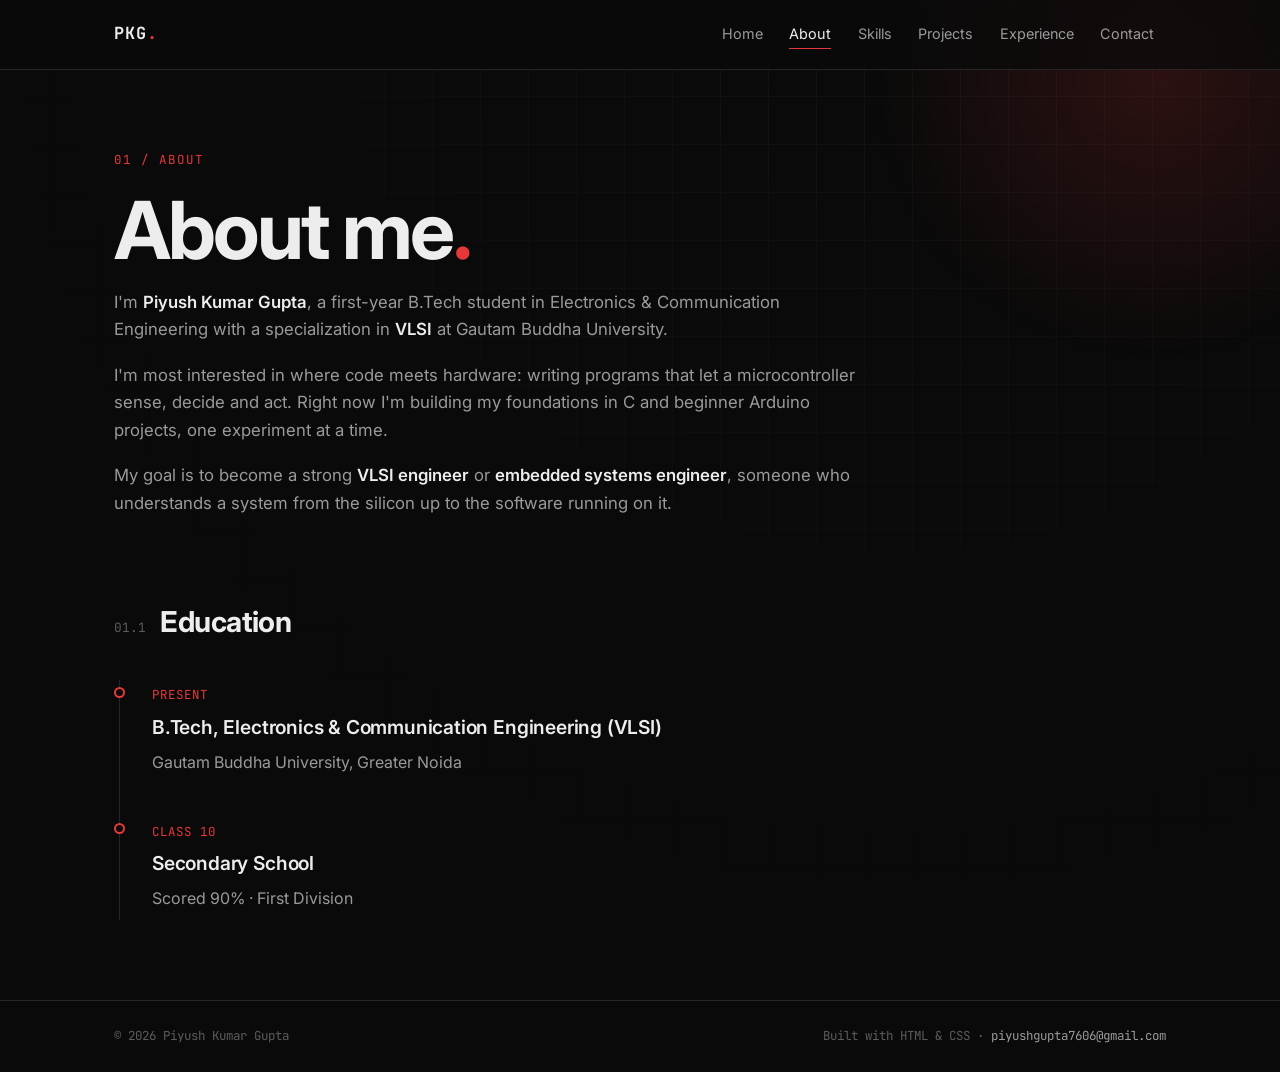
==== about.html @ 28f320a1 "Add portfolio website" ====
<!DOCTYPE html>
<html lang="en">
<head>
  <meta charset="UTF-8">
  <meta name="viewport" content="width=device-width, initial-scale=1.0">
  <title>About | Piyush Kumar Gupta</title>
  <meta name="description" content="Piyush Kumar Gupta, B.Tech ECE (VLSI) student interested in embedded systems and microcontrollers.">
  <link rel="icon" href="data:image/svg+xml,<svg xmlns='http://www.w3.org/2000/svg' viewBox='0 0 32 32'><rect width='32' height='32' rx='7' fill='%230a0a0a'/><circle cx='16' cy='16' r='6' fill='%23e5383b'/></svg>">

  <!-- Fonts (if offline, the site falls back to system fonts automatically) -->
  <link rel="preconnect" href="https://fonts.googleapis.com">
  <link rel="preconnect" href="https://fonts.gstatic.com" crossorigin>
  <link href="https://fonts.googleapis.com/css2?family=Inter:wght@400;500;600;700&family=JetBrains+Mono:wght@400;700&display=swap" rel="stylesheet">

  <link rel="stylesheet" href="css/style.css">
</head>
<body>

  <!-- ===== Header / Navigation ===== -->
  <header class="site-header">
    <div class="nav-wrap">
      <a href="index.html" class="logo">PKG<span class="accent">.</span></a>
      <nav class="nav" aria-label="Main navigation">
        <ul>
        <li><a href="index.html">Home</a></li>
        <li><a href="about.html" aria-current="page">About</a></li>
        <li><a href="skills.html">Skills</a></li>
        <li><a href="projects.html">Projects</a></li>
        <li><a href="experience.html">Experience</a></li>
        <li><a href="contact.html">Contact</a></li>
        </ul>
      </nav>
    </div>
  </header>

  <main>
    <p class="eyebrow reveal" style="--i:0">01 / About</p>
    <h1 class="reveal" style="--i:1">About me<span class="accent">.</span></h1>

    <div class="prose reveal" style="--i:2">
      <p>
        I'm <strong>Piyush Kumar Gupta</strong>, a first-year B.Tech student in
        Electronics &amp; Communication Engineering with a specialization in
        <strong>VLSI</strong> at Gautam Buddha University.
      </p>
      <p>
        I'm most interested in where code meets hardware: writing programs that let a
        microcontroller sense, decide and act. Right now I'm building my foundations in
        C and beginner Arduino projects, one experiment at a time.
      </p>
      <p>
        My goal is to become a strong <strong>VLSI engineer</strong> or
        <strong>embedded systems engineer</strong>, someone who understands a system
        from the silicon up to the software running on it.
      </p>
    </div>

    <div class="section-title reveal" style="--i:3">
      <span class="num">01.1</span><h2>Education</h2>
    </div>

    <ol class="timeline">
      <li class="scroll-reveal">
        <span class="when">PRESENT</span>
        <h3>B.Tech, Electronics &amp; Communication Engineering (VLSI)</h3>
        <p>Gautam Buddha University, Greater Noida</p>
      </li>
      <!-- Add Class 12 here if you want:
      <li class="scroll-reveal">
        <span class="when">YEAR</span>
        <h3>Class 12</h3>
        <p>School name &middot; Board &middot; Percentage</p>
      </li>
      -->
      <li class="scroll-reveal">
        <span class="when">CLASS 10</span>
        <h3>Secondary School</h3>
        <p>Scored 90% &middot; First Division</p>
      </li>
    </ol>
  </main>

  <!-- ===== Footer ===== -->
  <footer class="site-footer">
    <div class="footer-wrap">
      <span>&copy; 2026 Piyush Kumar Gupta</span>
      <span>Built with HTML &amp; CSS &middot; <a href="mailto:piyushgupta7606@gmail.com">piyushgupta7606@gmail.com</a></span>
    </div>
  </footer>

</body>
</html>
---- css/style.css ----
/* =========================================================
   Piyush Kumar Gupta — Portfolio
   Pure CSS. No JavaScript. Dark + minimal + red accent.
   ========================================================= */

/* ---------- 1. Design tokens (change colours here) ---------- */
:root {
  --bg: #0a0a0a;
  --surface: #131313;
  --line: #262626;
  --text: #ededed;
  --muted: #9a9a9a;
  --dim: #5c5c5c;
  --red: #e5383b;
  --red-deep: #b3131b;

  --sans: "Inter", system-ui, -apple-system, "Segoe UI", Roboto, sans-serif;
  --mono: "JetBrains Mono", ui-monospace, Consolas, "Courier New", monospace;

  --maxw: 1100px;
  --ease: cubic-bezier(0.2, 0.7, 0.2, 1);
}

/* ---------- 2. Reset ---------- */
*, *::before, *::after { box-sizing: border-box; margin: 0; padding: 0; }
html { color-scheme: dark; scroll-behavior: smooth; }

body {
  min-height: 100vh;
  display: flex;
  flex-direction: column;
  background: var(--bg);
  color: var(--text);
  font-family: var(--sans);
  line-height: 1.65;
  -webkit-font-smoothing: antialiased;
  overflow-x: hidden;
}

::selection { background: var(--red); color: #fff; }

/* Background: faint circuit-style grid that fades out */
body::before {
  content: "";
  position: fixed;
  inset: 0;
  z-index: -2;
  background-image:
    linear-gradient(var(--line) 1px, transparent 1px),
    linear-gradient(90deg, var(--line) 1px, transparent 1px);
  background-size: 48px 48px;
  opacity: 0.35;
  -webkit-mask-image: radial-gradient(ellipse at 70% 0%, #000 0%, transparent 70%);
          mask-image: radial-gradient(ellipse at 70% 0%, #000 0%, transparent 70%);
}

/* Background: slow-moving red glow */
body::after {
  content: "";
  position: fixed;
  top: -250px;
  right: -200px;
  width: 650px;
  height: 650px;
  z-index: -1;
  background: radial-gradient(circle, rgba(229, 56, 59, 0.16), transparent 62%);
  animation: drift 16s ease-in-out infinite alternate;
  pointer-events: none;
}

@keyframes drift {
  to { translate: -180px 160px; }
}

/* ---------- 3. Page transitions (Chrome/Edge when served over http) ---------- */
@view-transition { navigation: auto; }

/* ---------- 4. Header + navigation ---------- */
.site-header {
  position: sticky;
  top: 0;
  z-index: 10;
  background: rgba(10, 10, 10, 0.72);
  -webkit-backdrop-filter: blur(12px);
          backdrop-filter: blur(12px);
  border-bottom: 1px solid var(--line);
  view-transition-name: site-header; /* header stays still while pages swap */
}

.nav-wrap {
  max-width: var(--maxw);
  margin: 0 auto;
  padding: 1rem 1.5rem;
  display: flex;
  justify-content: space-between;
  align-items: center;
  gap: 1rem;
}

.logo {
  font-family: var(--mono);
  font-weight: 700;
  font-size: 1.05rem;
  letter-spacing: 0.06em;
  color: var(--text);
  text-decoration: none;
}

.nav ul {
  display: flex;
  gap: 0.15rem;
  list-style: none;
}

.nav a {
  position: relative;
  display: block;
  padding: 0.4rem 0.75rem;
  color: var(--muted);
  text-decoration: none;
  font-size: 0.9rem;
  transition: color 0.25s;
}

/* red underline that draws in on hover */
.nav a::after {
  content: "";
  position: absolute;
  left: 0.75rem;
  right: 0.75rem;
  bottom: 0.2rem;
  height: 1px;
  background: var(--red);
  transform: scaleX(0);
  transform-origin: right;
  transition: transform 0.35s var(--ease);
}

.nav a:hover,
.nav a[aria-current="page"] { color: var(--text); }

.nav a:hover::after,
.nav a[aria-current="page"]::after {
  transform: scaleX(1);
  transform-origin: left;
}

/* ---------- 5. Layout ---------- */
main {
  flex: 1;
  width: 100%;
  max-width: var(--maxw);
  margin: 0 auto;
  padding: 5rem 1.5rem 5rem;
}

/* ---------- 6. Typography ---------- */
h1 {
  font-size: clamp(2.6rem, 7vw, 5rem);
  line-height: 1.04;
  letter-spacing: -0.035em;
  font-weight: 700;
}

h2 {
  font-size: clamp(1.4rem, 3vw, 1.8rem);
  letter-spacing: -0.02em;
  font-weight: 700;
}

h3 {
  font-size: 1.2rem;
  letter-spacing: -0.01em;
  font-weight: 600;
}

.accent { color: var(--red); }

.eyebrow {
  font-family: var(--mono);
  font-size: 0.78rem;
  color: var(--red);
  letter-spacing: 0.16em;
  text-transform: uppercase;
  margin-bottom: 1.1rem;
}

.lead {
  color: var(--muted);
  font-size: 1.1rem;
  max-width: 62ch;
  margin-top: 1.4rem;
}

.prose p {
  color: var(--muted);
  max-width: 68ch;
  margin-top: 1.1rem;
  font-size: 1.05rem;
}
.prose strong { color: var(--text); font-weight: 600; }

.section-title {
  display: flex;
  align-items: baseline;
  gap: 0.9rem;
  margin-top: 5rem;
}
.section-title .num {
  font-family: var(--mono);
  font-size: 0.8rem;
  color: var(--dim);
}

/* ---------- 7. Load animations ---------- */
/* Add class="reveal" and style="--i:2" to stagger elements on page load */
.reveal {
  animation: rise 0.9s var(--ease) both;
  animation-delay: calc(var(--i, 0) * 110ms);
}

@keyframes rise {
  from { opacity: 0; translate: 0 26px; }
  to   { opacity: 1; translate: 0 0; }
}

/* Cards animate in as you scroll (supported browsers only — otherwise just visible) */
@supports (animation-timeline: view()) {
  .scroll-reveal {
    animation: rise linear both;
    animation-timeline: view();
    animation-range: entry 0% entry 45%;
  }
}

/* ---------- 8. Home: hero ---------- */
.hero {
  display: grid;
  grid-template-columns: 1.35fr 1fr;
  align-items: center;
  gap: 3rem;
  min-height: calc(100vh - 260px);
}

/* typewriter line — width in "ch" must equal the number of characters (35) */
.typed {
  display: inline-block;
  margin-top: 1.4rem;
  font-family: var(--mono);
  font-size: clamp(0.82rem, 2.2vw, 1.05rem);
  color: var(--text);
  white-space: nowrap;
  overflow: hidden;
  border-right: 2px solid var(--red);
  width: 35ch;
  animation:
    typing 2.2s steps(35) 0.7s both,
    blink 0.85s step-end infinite;
}

@keyframes typing { from { width: 0; } to { width: 35ch; } }
@keyframes blink  { 50% { border-color: transparent; } }

.cta {
  display: flex;
  flex-wrap: wrap;
  gap: 0.8rem;
  margin-top: 2.4rem;
}

.status {
  display: flex;
  flex-wrap: wrap;
  gap: 0.6rem 1.6rem;
  margin-top: 4rem;
  padding-top: 1.4rem;
  border-top: 1px solid var(--line);
  font-family: var(--mono);
  font-size: 0.8rem;
  color: var(--muted);
  list-style: none;
}
.status li::before { content: "▹ "; color: var(--red); }

/* ---------- 9. Buttons ---------- */
.btn {
  display: inline-flex;
  align-items: center;
  gap: 0.55rem;
  padding: 0.8rem 1.45rem;
  border: 1px solid var(--line);
  border-radius: 999px;
  color: var(--text);
  text-decoration: none;
  font-size: 0.95rem;
  font-weight: 500;
  transition: border-color 0.25s, background-color 0.25s, transform 0.25s var(--ease);
}
.btn:hover { border-color: var(--text); transform: translateY(-2px); }

.btn-primary { background: var(--red); border-color: var(--red); color: #fff; }
.btn-primary:hover { background: var(--red-deep); border-color: var(--red-deep); }

.btn .arrow { transition: transform 0.25s var(--ease); }
.btn:hover .arrow { transform: translateX(4px); }

/* ---------- 10. Home: CSS-only IC chip graphic ---------- */
.chip-stage {
  display: grid;
  place-items: center;
  padding: 2.5rem;
}

.chip {
  position: relative;
  width: min(250px, 70vw);
  aspect-ratio: 1;
  animation: float 6s ease-in-out infinite;
}

@keyframes float {
  50% { translate: 0 -14px; }
}

/* pins = striped bars sticking out behind the chip body */
.pins { position: absolute; }
.pins-v {
  inset: -18px 14%;
  background: repeating-linear-gradient(90deg, #4a4a4a 0 7px, transparent 7px 21px);
}
.pins-h {
  inset: 14% -18px;
  background: repeating-linear-gradient(0deg, #4a4a4a 0 7px, transparent 7px 21px);
}

.die {
  position: absolute;
  inset: 0;
  display: grid;
  place-items: center;
  border-radius: 14px;
  border: 1px solid #333;
  background: linear-gradient(145deg, #1c1c1c, #0c0c0c);
  box-shadow: 0 30px 80px rgba(0, 0, 0, 0.65), 0 0 70px rgba(229, 56, 59, 0.14);
}

/* pin-1 marker */
.die::before {
  content: "";
  position: absolute;
  top: 16px;
  left: 16px;
  width: 9px;
  height: 9px;
  border-radius: 50%;
  background: var(--red);
}

.core {
  position: relative;
  width: 46%;
  aspect-ratio: 1;
  border: 1px solid #353535;
  border-radius: 6px;
  background-image:
    linear-gradient(#262626 1px, transparent 1px),
    linear-gradient(90deg, #262626 1px, transparent 1px);
  background-size: 12px 12px;
}

/* glowing pulse in the middle of the core */
.core::after {
  content: "";
  position: absolute;
  inset: 0;
  margin: auto;
  width: 14px;
  height: 14px;
  border-radius: 50%;
  background: var(--red);
  animation: pulse 2.4s ease-out infinite;
}

@keyframes pulse {
  0%   { box-shadow: 0 0 0 0 rgba(229, 56, 59, 0.55); }
  100% { box-shadow: 0 0 0 34px rgba(229, 56, 59, 0); }
}

.chip-label {
  position: absolute;
  bottom: 14px;
  right: 16px;
  font-family: var(--mono);
  font-size: 0.68rem;
  color: var(--dim);
  letter-spacing: 0.12em;
}

/* ---------- 11. Cards ---------- */
.grid {
  display: grid;
  grid-template-columns: repeat(auto-fill, minmax(280px, 1fr));
  gap: 1.25rem;
  margin-top: 2.2rem;
}

.card {
  position: relative;
  padding: 1.8rem;
  background: var(--surface);
  border: 1px solid var(--line);
  border-radius: 16px;
  overflow: hidden;
  transition: transform 0.35s var(--ease), border-color 0.35s;
}

/* red line that sweeps across the top on hover */
.card::before {
  content: "";
  position: absolute;
  top: 0;
  left: 0;
  width: 100%;
  height: 2px;
  background: var(--red);
  transform: scaleX(0);
  transform-origin: left;
  transition: transform 0.5s var(--ease);
}

.card:hover { transform: translateY(-5px); border-color: #3a3a3a; }
.card:hover::before { transform: scaleX(1); }

.card .num {
  display: block;
  font-family: var(--mono);
  font-size: 0.78rem;
  color: var(--dim);
  margin-bottom: 1.1rem;
}
.card h3 { margin-bottom: 0.55rem; }
.card p { color: var(--muted); }

.card.ghost {
  display: grid;
  place-items: center;
  min-height: 220px;
  background: transparent;
  border-style: dashed;
  text-align: center;
}
.card.ghost p { font-family: var(--mono); font-size: 0.85rem; }

.tags {
  display: flex;
  flex-wrap: wrap;
  gap: 0.5rem;
  margin-top: 1.3rem;
  list-style: none;
}
.tags li {
  font-family: var(--mono);
  font-size: 0.74rem;
  padding: 0.3rem 0.75rem;
  border: 1px solid var(--line);
  border-radius: 999px;
  color: var(--muted);
  transition: border-color 0.25s, color 0.25s;
}
.card:hover .tags li { border-color: #3a3a3a; color: var(--text); }

/* ---------- 12. Timeline ---------- */
.timeline {
  list-style: none;
  margin-top: 2.2rem;
  margin-left: 5px;
  padding-left: 2rem;
  border-left: 1px solid var(--line);
}
.timeline li { position: relative; padding-bottom: 2.6rem; }
.timeline li:last-child { padding-bottom: 0.5rem; }

.timeline li::before {
  content: "";
  position: absolute;
  left: calc(-2rem - 6px);
  top: 0.4rem;
  width: 11px;
  height: 11px;
  border-radius: 50%;
  background: var(--bg);
  border: 2px solid var(--red);
}

.timeline .when {
  font-family: var(--mono);
  font-size: 0.78rem;
  color: var(--red);
  letter-spacing: 0.08em;
}
.timeline h3 { margin: 0.3rem 0 0.35rem; }
.timeline p { color: var(--muted); max-width: 60ch; }

/* ---------- 13. Stat block ---------- */
.stat {
  font-size: clamp(3rem, 8vw, 4.5rem);
  font-weight: 700;
  letter-spacing: -0.04em;
  line-height: 1;
}
.stat small { font-size: 0.4em; color: var(--red); }

/* ---------- 14. Contact ---------- */
.mail-link {
  display: inline-block;
  margin-top: 2.5rem;
  font-size: clamp(1.3rem, 4.6vw, 3rem);
  font-weight: 700;
  letter-spacing: -0.03em;
  color: var(--text);
  text-decoration: none;
  overflow-wrap: anywhere;
  background-image: linear-gradient(var(--red), var(--red));
  background-repeat: no-repeat;
  background-position: 0 100%;
  background-size: 0% 3px;
  transition: background-size 0.5s var(--ease), color 0.3s;
}
.mail-link:hover { background-size: 100% 3px; }

/* ---------- 15. Footer ---------- */
.site-footer { border-top: 1px solid var(--line); }
.footer-wrap {
  max-width: var(--maxw);
  margin: 0 auto;
  padding: 1.6rem 1.5rem;
  display: flex;
  flex-wrap: wrap;
  justify-content: space-between;
  gap: 0.6rem;
  font-family: var(--mono);
  font-size: 0.78rem;
  color: var(--dim);
}
.footer-wrap a { color: var(--muted); text-decoration: none; }
.footer-wrap a:hover { color: var(--red); }

/* ---------- 16. Responsive ---------- */
@media (max-width: 860px) {
  .hero { grid-template-columns: 1fr; gap: 1rem; min-height: auto; }
  .chip-stage { order: -1; padding: 1.5rem 0 1rem; }
  .chip { width: 150px; }
}

@media (max-width: 720px) {
  .nav-wrap { flex-direction: column; align-items: flex-start; gap: 0.4rem; }
  .nav { width: 100%; }
  .nav ul { gap: 0; flex-wrap: wrap; margin-left: -0.6rem; }
  .nav a { padding: 0.35rem 0.6rem; font-size: 0.85rem; white-space: nowrap; }
  main { padding: 3rem 1.25rem 4rem; }
  .section-title { margin-top: 3.5rem; }
}

/* ---------- 17. Accessibility: respect "reduce motion" ---------- */
@media (prefers-reduced-motion: reduce) {
  *, *::before, *::after {
    animation: none !important;
    transition: none !important;
  }
  .typed { width: auto; border-right: 0; }
}
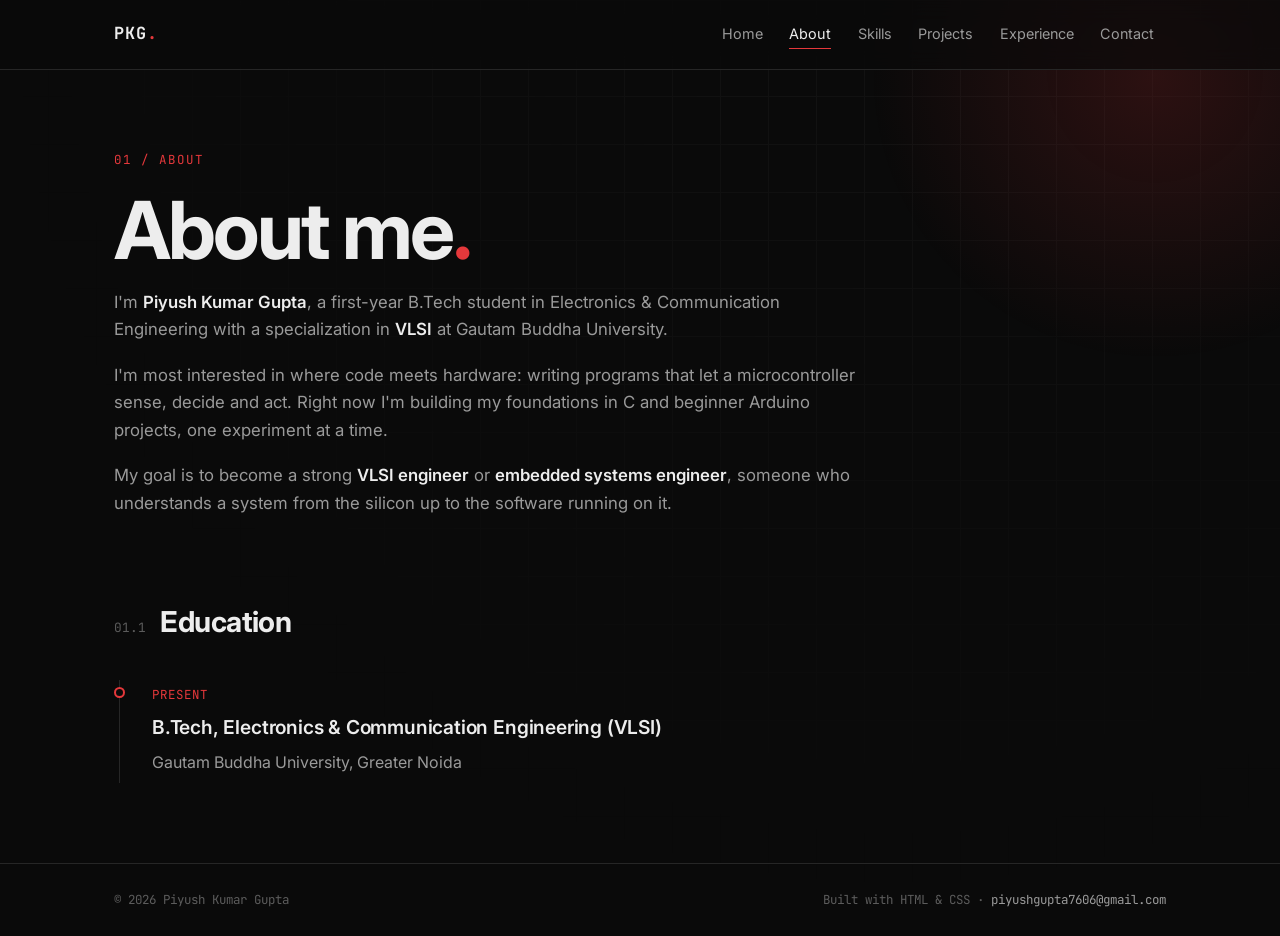
==== commit e78e7c5c: "Update about.html" ====
--- a/about.html
+++ b/about.html
@@ -65,18 +65,6 @@
         <h3>B.Tech, Electronics &amp; Communication Engineering (VLSI)</h3>
         <p>Gautam Buddha University, Greater Noida</p>
       </li>
-      <!-- Add Class 12 here if you want:
-      <li class="scroll-reveal">
-        <span class="when">YEAR</span>
-        <h3>Class 12</h3>
-        <p>School name &middot; Board &middot; Percentage</p>
-      </li>
-      -->
-      <li class="scroll-reveal">
-        <span class="when">CLASS 10</span>
-        <h3>Secondary School</h3>
-        <p>Scored 90% &middot; First Division</p>
-      </li>
     </ol>
   </main>
 
